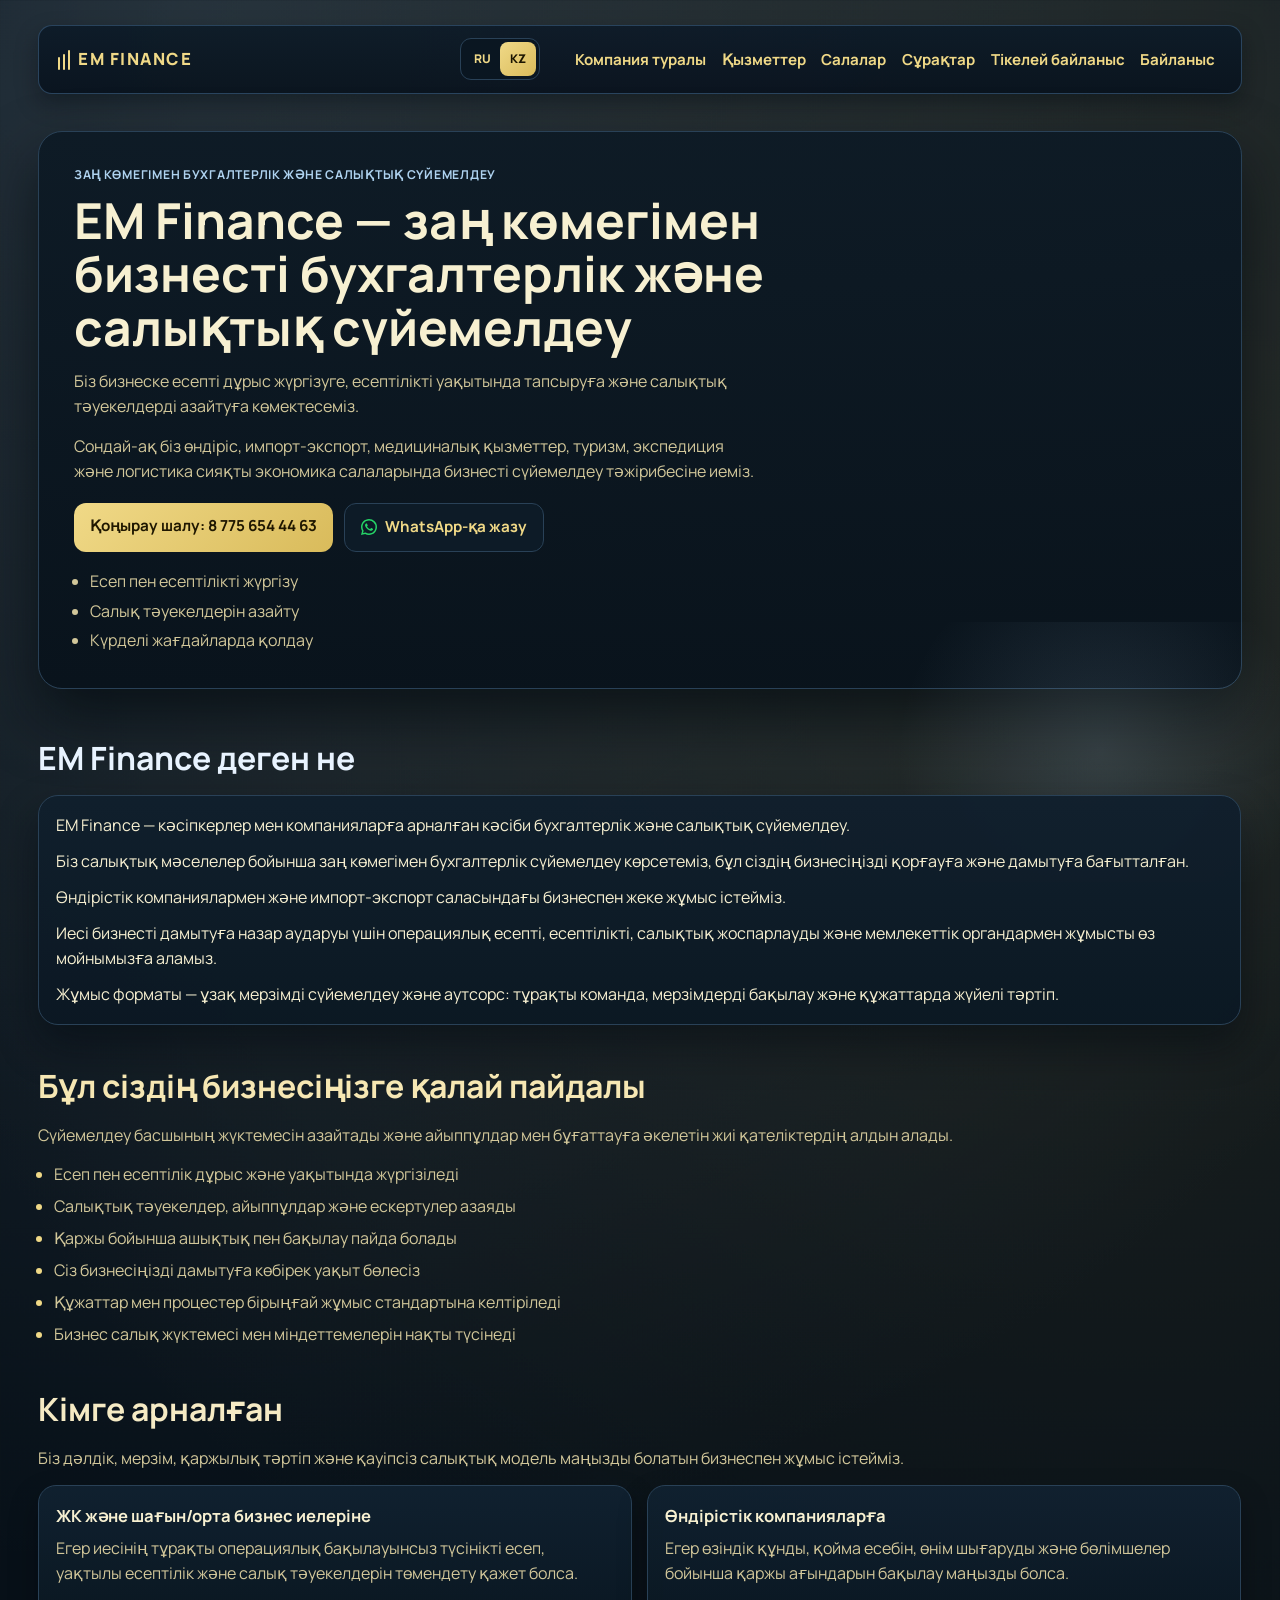
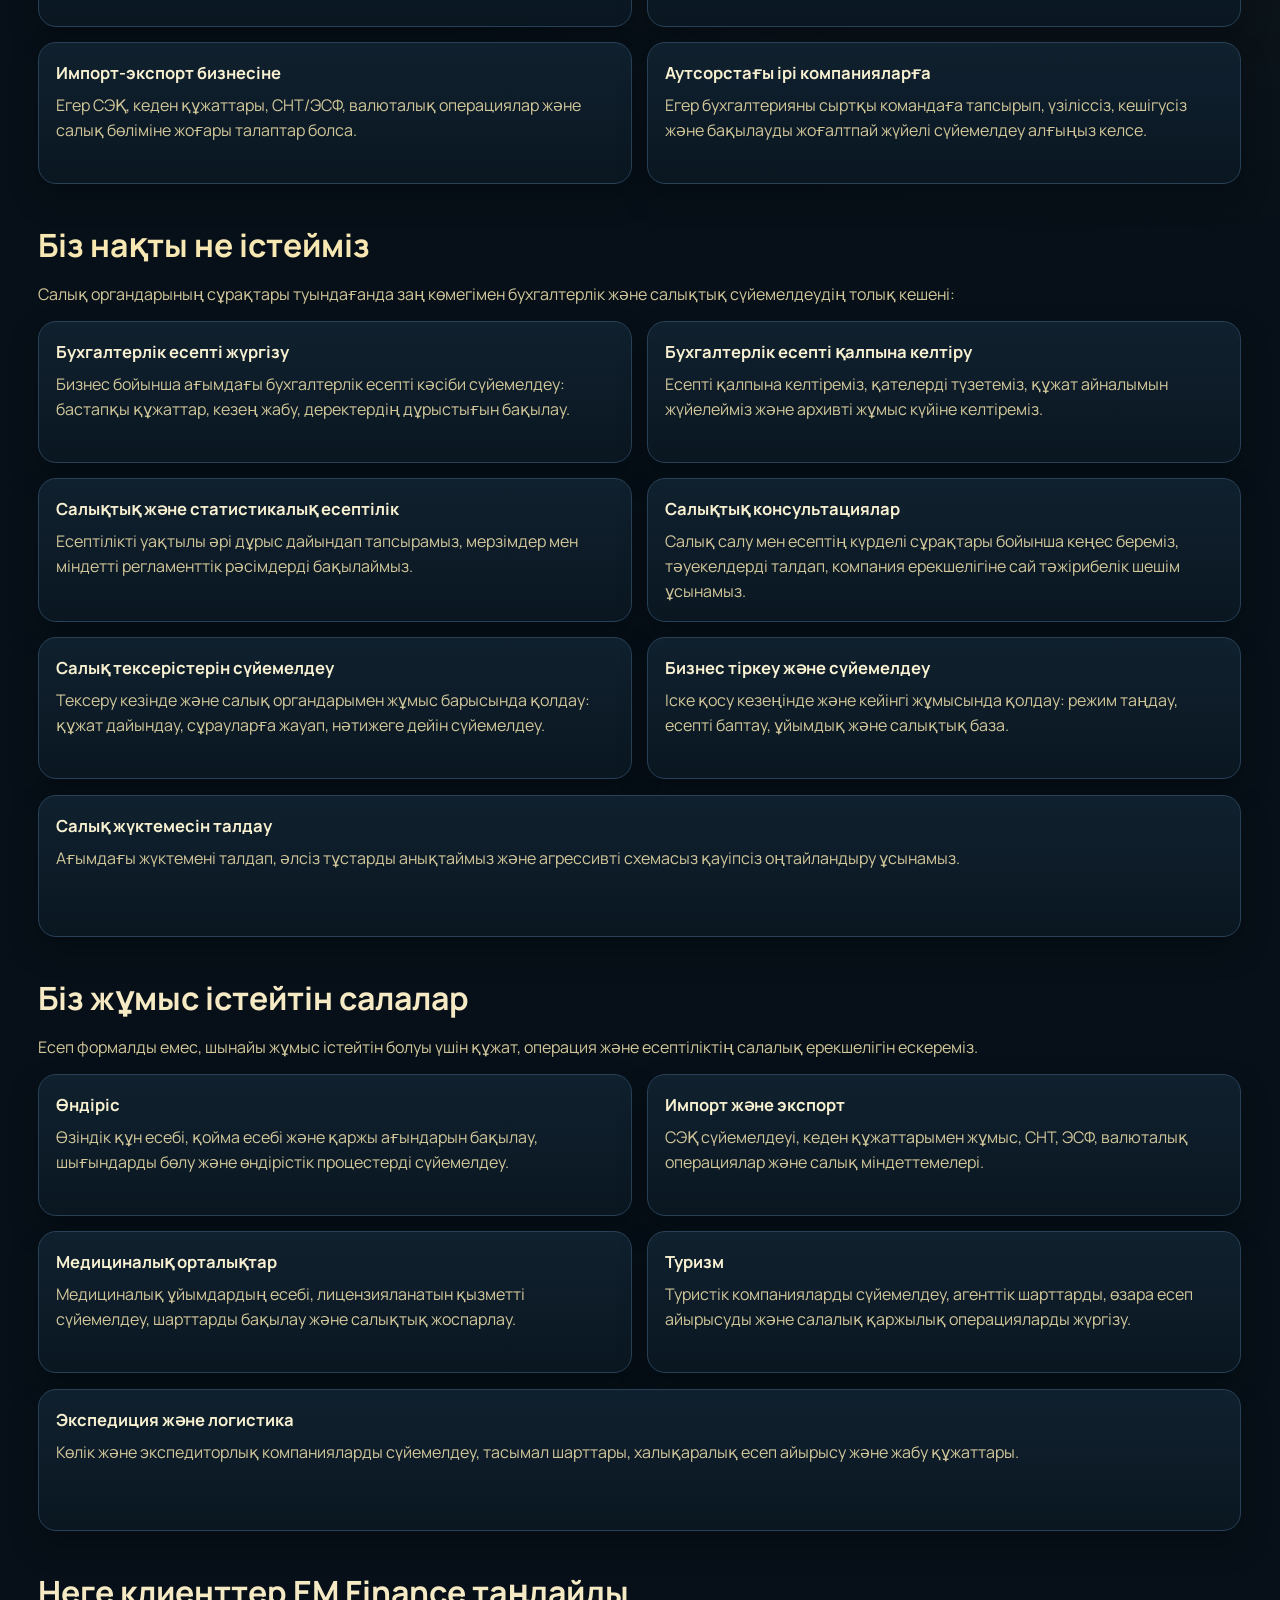
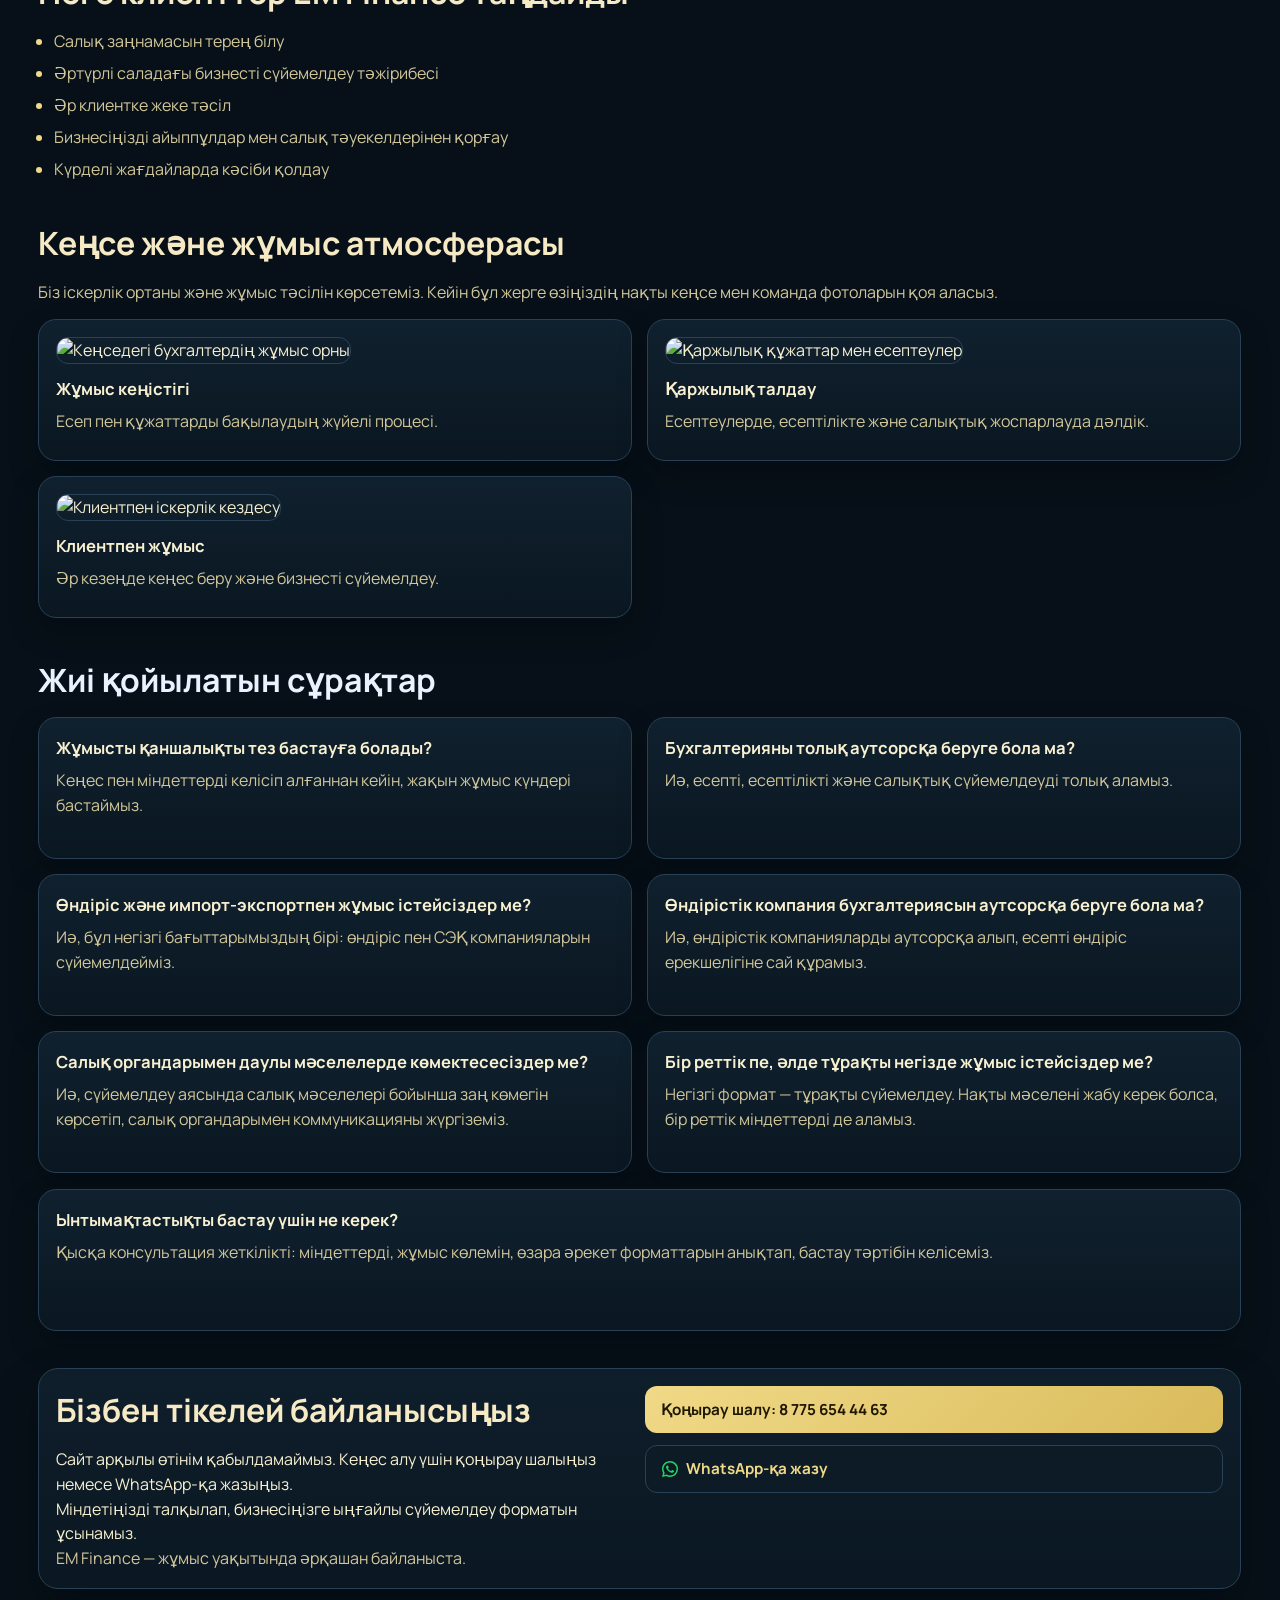
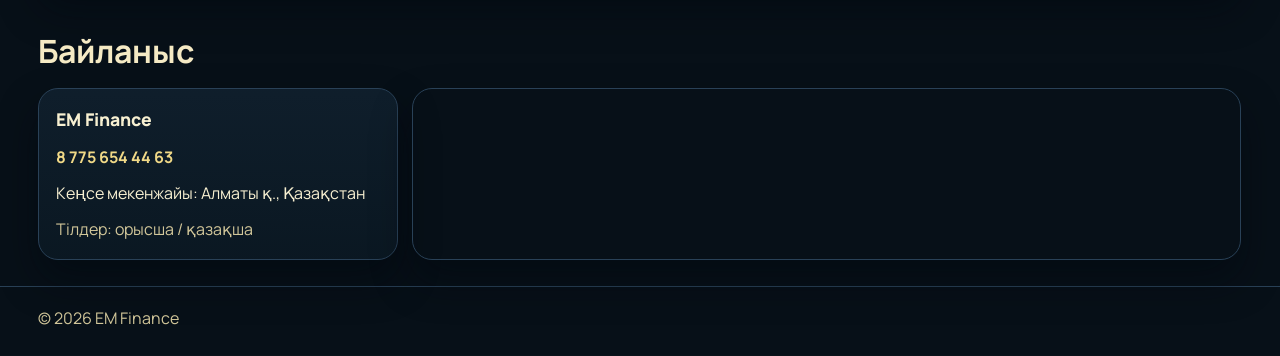
==== index-kz.html @ 8445a6f2 "Add files via upload" ====
<!doctype html>
<html lang="kk">
<head>
  <meta charset="UTF-8">
  <meta name="viewport" content="width=device-width, initial-scale=1.0">
  <title>EM Finance | Алматыда бизнесті бухгалтерлік және салықтық сүйемелдеу</title>
  <meta name="description" content="EM Finance: Алматыда бизнеске бухгалтерлік және салықтық сүйемелдеу. Өндіріс, импорт-экспорт, медицина, туризм және логистика.">
  <meta name="robots" content="index,follow,max-image-preview:large">
  <meta name="theme-color" content="#071018">
  <meta name="referrer" content="strict-origin-when-cross-origin">
  <link rel="canonical" href="https://bygalter-5e78c.web.app/index-kz.html">
  <link rel="alternate" hreflang="ru" href="https://bygalter-5e78c.web.app/">
  <link rel="alternate" hreflang="kk" href="https://bygalter-5e78c.web.app/index-kz.html">
  <link rel="alternate" hreflang="x-default" href="https://bygalter-5e78c.web.app/">
  <meta property="og:type" content="website">
  <meta property="og:site_name" content="EM Finance">
  <meta property="og:locale" content="kk_KZ">
  <meta property="og:title" content="EM Finance | Алматыда бизнесті бухгалтерлік және салықтық сүйемелдеу">
  <meta property="og:description" content="Кәсіби бухгалтерлік және салықтық сүйемелдеу. Қоңырау және WhatsApp арқылы тікелей байланыс.">
  <meta property="og:url" content="https://bygalter-5e78c.web.app/index-kz.html">
  <meta property="og:image" content="https://bygalter-5e78c.web.app/assets/images/og-cover.svg">
  <meta property="og:image:alt" content="EM Finance — бизнесті бухгалтерлік сүйемелдеу">
  <meta name="twitter:card" content="summary_large_image">
  <meta name="twitter:title" content="EM Finance | Алматыда бизнесті бухгалтерлік және салықтық сүйемелдеу">
  <meta name="twitter:description" content="Бизнесті бухгалтерлік және салықтық сүйемелдеу. Жедел байланыс: қоңырау және WhatsApp.">
  <meta name="twitter:image" content="https://bygalter-5e78c.web.app/assets/images/og-cover.svg">
  <link rel="icon" type="image/svg+xml" href="assets/icons/favicon.svg">
  <link rel="sitemap" type="application/xml" href="/sitemap.xml">
  <link rel="preconnect" href="https://fonts.googleapis.com">
  <link rel="preconnect" href="https://fonts.gstatic.com" crossorigin>
  <link href="https://fonts.googleapis.com/css2?family=Manrope:wght@400;500;700;800&display=swap" rel="stylesheet">
  <link rel="stylesheet" href="assets/css/styles.css">
  <script type="application/ld+json">
    {
      "@context": "https://schema.org",
      "@type": "ProfessionalService",
      "name": "EM Finance",
      "url": "https://bygalter-5e78c.web.app/index-kz.html",
      "logo": "https://bygalter-5e78c.web.app/assets/icons/favicon.svg",
      "image": "https://bygalter-5e78c.web.app/assets/images/og-cover.svg",
      "telephone": "+7 775 654 44 63",
      "priceRange": "сұраныс бойынша",
      "areaServed": "KZ",
      "address": {
        "@type": "PostalAddress",
        "addressLocality": "Алматы",
        "addressCountry": "KZ"
      },
      "availableLanguage": ["kk", "ru"],
      "sameAs": ["https://wa.me/77756544463"],
      "description": "Салықтық мәселелер бойынша заң көмегімен бизнесті бухгалтерлік және салықтық сүйемелдеу."
    }
  </script>
</head>
<body>
  <!-- #Шапка -->
  <header class="hero" id="top">
    <!-- #Навигация -->
    <nav class="nav container">
      <a class="logo" href="#top">
        <span class="logo-mark" aria-hidden="true"><i></i><i></i><i></i></span>
        <span>EM FINANCE</span>
      </a>
      <div class="nav-actions">
        <!-- #Язык -->
        <div class="lang-switch kz-active" aria-label="Тілді ауыстыру">
          <a class="lang-btn" data-lang="ru" href="index.html">RU</a>
          <a class="lang-btn active" data-lang="kz" href="index-kz.html" aria-current="page">KZ</a>
        </div>
        <button class="nav-toggle" aria-label="Мәзірді ашу" aria-controls="mainMenu">Мәзір</button>
      </div>
      <ul class="nav-links" id="mainMenu">
        <li><a href="#about">Компания туралы</a></li>
        <li><a href="#services">Қызметтер</a></li>
        <li><a href="#industries">Салалар</a></li>
        <li><a href="#faq">Сұрақтар</a></li>
        <li><a href="#contact-actions">Тікелей байланыс</a></li>
        <li><a href="#contacts">Байланыс</a></li>
      </ul>
    </nav>

    <!-- #Главный экран -->
    <div class="hero-content container">
      <p class="kicker">Заң көмегімен бухгалтерлік және салықтық сүйемелдеу</p>
      <h1>EM Finance — заң көмегімен бизнесті бухгалтерлік және салықтық сүйемелдеу</h1>
      <p class="lead">
        Біз бизнеске есепті дұрыс жүргізуге, есептілікті уақытында тапсыруға
        және салықтық тәуекелдерді азайтуға көмектесеміз.
      </p>
      <p class="lead">Сондай-ақ біз өндіріс, импорт-экспорт, медициналық қызметтер, туризм, экспедиция және логистика сияқты экономика салаларында бизнесті сүйемелдеу тәжірибесіне иеміз.</p>
      <div class="hero-actions">
        <a class="btn btn-primary" href="tel:+787756544463">Қоңырау шалу: 8 775 654 44 63</a>
        <a class="btn btn-secondary btn-whatsapp" href="https://wa.me/77756544463" target="_blank" rel="noopener noreferrer">
          <span class="btn-icon" aria-hidden="true">
            <svg viewBox="0 0 16 16" focusable="false" aria-hidden="true">
              <path d="M13.601 2.326A7.854 7.854 0 0 0 8 0C3.58 0 0 3.58 0 8c0 1.4.37 2.8 1.07 4.03L0 16l4.08-1.04A7.95 7.95 0 0 0 8 16h.003c4.42 0 7.997-3.58 7.997-8 0-2.136-.833-4.145-2.399-5.674zM8 14.5a6.5 6.5 0 0 1-3.31-.9l-.24-.143-2.42.617.646-2.36-.156-.243A6.47 6.47 0 0 1 1.5 8c0-3.59 2.91-6.5 6.5-6.5a6.46 6.46 0 0 1 4.6 1.9A6.45 6.45 0 0 1 14.5 8c0 3.59-2.91 6.5-6.5 6.5zm3.6-4.8c-.2-.1-1.17-.58-1.35-.64-.18-.06-.31-.1-.44.1-.13.2-.5.64-.61.77-.11.13-.23.15-.42.05-.2-.1-.83-.3-1.58-.96-.58-.52-.98-1.16-1.1-1.35-.11-.2-.01-.3.09-.4.09-.09.2-.23.3-.34.1-.11.13-.2.2-.33.07-.13.03-.25-.02-.35-.05-.1-.44-1.06-.6-1.45-.16-.39-.32-.34-.44-.34h-.37c-.13 0-.35.05-.53.25-.18.2-.68.66-.68 1.61 0 .95.7 1.87.8 2 .1.13 1.38 2.1 3.35 2.95.47.2.84.32 1.13.4.47.15.9.13 1.24.08.38-.06 1.17-.48 1.34-.94.17-.46.17-.86.12-.94-.05-.08-.18-.13-.38-.23z"></path>
            </svg>
          </span>
          WhatsApp-қа жазу
        </a>
      </div>
      <ul class="hero-points">
        <li>Есеп пен есептілікті жүргізу</li>
        <li>Салық тәуекелдерін азайту</li>
        <li>Күрделі жағдайларда қолдау</li>
      </ul>
    </div>
  </header>

  <main>
    <!-- #Что это -->
    <section class="section container" id="about">
      <h2>EM Finance деген не</h2>
      <div class="about-card">
        <p>EM Finance — кәсіпкерлер мен компанияларға арналған кәсіби бухгалтерлік және салықтық сүйемелдеу.</p>
        <p>Біз салықтық мәселелер бойынша заң көмегімен бухгалтерлік сүйемелдеу көрсетеміз, бұл сіздің бизнесіңізді қорғауға және дамытуға бағытталған.</p>
        <p>Өндірістік компаниялармен және импорт-экспорт саласындағы бизнеспен жеке жұмыс істейміз.</p>
        <p>Иесі бизнесті дамытуға назар аударуы үшін операциялық есепті, есептілікті, салықтық жоспарлауды және мемлекеттік органдармен жұмысты өз мойнымызға аламыз.</p>
        <p>Жұмыс форматы — ұзақ мерзімді сүйемелдеу және аутсорс: тұрақты команда, мерзімдерді бақылау және құжаттарда жүйелі тәртіп.</p>
      </div>
    </section>

    <!-- #Польза -->
    <section class="section container" id="benefits">
      <h2>Бұл сіздің бизнесіңізге қалай пайдалы</h2>
      <p class="section-subtitle">Сүйемелдеу басшының жүктемесін азайтады және айыппұлдар мен бұғаттауға әкелетін жиі қателіктердің алдын алады.</p>
      <ul class="checks">
        <li>Есеп пен есептілік дұрыс және уақытында жүргізіледі</li>
        <li>Салықтық тәуекелдер, айыппұлдар және ескертулер азаяды</li>
        <li>Қаржы бойынша ашықтық пен бақылау пайда болады</li>
        <li>Сіз бизнесіңізді дамытуға көбірек уақыт бөлесіз</li>
        <li>Құжаттар мен процестер бірыңғай жұмыс стандартына келтіріледі</li>
        <li>Бизнес салық жүктемесі мен міндеттемелерін нақты түсінеді</li>
      </ul>
    </section>

    <!-- #Кому подходит -->
    <section class="section container" id="for-whom">
      <h2>Кімге арналған</h2>
      <p class="section-subtitle">Біз дәлдік, мерзім, қаржылық тәртіп және қауіпсіз салықтық модель маңызды болатын бизнеспен жұмыс істейміз.</p>
      <div class="grid-cards">
        <article class="mini-card">
          <h3>ЖК және шағын/орта бизнес иелеріне</h3>
          <p>Егер иесінің тұрақты операциялық бақылауынсыз түсінікті есеп, уақтылы есептілік және салық тәуекелдерін төмендету қажет болса.</p>
        </article>
        <article class="mini-card">
          <h3>Өндірістік компанияларға</h3>
          <p>Егер өзіндік құнды, қойма есебін, өнім шығаруды және бөлімшелер бойынша қаржы ағындарын бақылау маңызды болса.</p>
        </article>
        <article class="mini-card">
          <h3>Импорт-экспорт бизнесіне</h3>
          <p>Егер СЭҚ, кеден құжаттары, СНТ/ЭСФ, валюталық операциялар және салық бөліміне жоғары талаптар болса.</p>
        </article>
        <article class="mini-card">
          <h3>Аутсорстағы ірі компанияларға</h3>
          <p>Егер бухгалтерияны сыртқы командаға тапсырып, үзіліссіз, кешігусіз және бақылауды жоғалтпай жүйелі сүйемелдеу алғыңыз келсе.</p>
        </article>
      </div>
    </section>

    <!-- #Услуги -->
    <section class="section container" id="services">
      <h2>Біз нақты не істейміз</h2>
      <p class="section-subtitle">Салық органдарының сұрақтары туындағанда заң көмегімен бухгалтерлік және салықтық сүйемелдеудің толық кешені:</p>
      <div class="grid-cards">
        <article class="mini-card"><h3>Бухгалтерлік есепті жүргізу</h3><p>Бизнес бойынша ағымдағы бухгалтерлік есепті кәсіби сүйемелдеу: бастапқы құжаттар, кезең жабу, деректердің дұрыстығын бақылау.</p></article>
        <article class="mini-card"><h3>Бухгалтерлік есепті қалпына келтіру</h3><p>Есепті қалпына келтіреміз, қателерді түзетеміз, құжат айналымын жүйелейміз және архивті жұмыс күйіне келтіреміз.</p></article>
        <article class="mini-card"><h3>Салықтық және статистикалық есептілік</h3><p>Есептілікті уақтылы әрі дұрыс дайындап тапсырамыз, мерзімдер мен міндетті регламенттік рәсімдерді бақылаймыз.</p></article>
        <article class="mini-card"><h3>Салықтық консультациялар</h3><p>Салық салу мен есептің күрделі сұрақтары бойынша кеңес береміз, тәуекелдерді талдап, компания ерекшелігіне сай тәжірибелік шешім ұсынамыз.</p></article>
        <article class="mini-card"><h3>Салық тексерістерін сүйемелдеу</h3><p>Тексеру кезінде және салық органдарымен жұмыс барысында қолдау: құжат дайындау, сұрауларға жауап, нәтижеге дейін сүйемелдеу.</p></article>
        <article class="mini-card"><h3>Бизнес тіркеу және сүйемелдеу</h3><p>Іске қосу кезеңінде және кейінгі жұмысында қолдау: режим таңдау, есепті баптау, ұйымдық және салықтық база.</p></article>
        <article class="mini-card"><h3>Салық жүктемесін талдау</h3><p>Ағымдағы жүктемені талдап, әлсіз тұстарды анықтаймыз және агрессивті схемасыз қауіпсіз оңтайландыру ұсынамыз.</p></article>
      </div>
    </section>

    <!-- #Отрасли -->
    <section class="section container" id="industries">
      <h2>Біз жұмыс істейтін салалар</h2>
      <p class="section-subtitle">Есеп формалды емес, шынайы жұмыс істейтін болуы үшін құжат, операция және есептіліктің салалық ерекшелігін ескереміз.</p>
      <div class="grid-cards">
        <article class="mini-card"><h3>Өндіріс</h3><p>Өзіндік құн есебі, қойма есебі және қаржы ағындарын бақылау, шығындарды бөлу және өндірістік процестерді сүйемелдеу.</p></article>
        <article class="mini-card"><h3>Импорт және экспорт</h3><p>СЭҚ сүйемелдеуі, кеден құжаттарымен жұмыс, СНТ, ЭСФ, валюталық операциялар және салық міндеттемелері.</p></article>
        <article class="mini-card"><h3>Медициналық орталықтар</h3><p>Медициналық ұйымдардың есебі, лицензияланатын қызметті сүйемелдеу, шарттарды бақылау және салықтық жоспарлау.</p></article>
        <article class="mini-card"><h3>Туризм</h3><p>Туристік компанияларды сүйемелдеу, агенттік шарттарды, өзара есеп айырысуды және салалық қаржылық операцияларды жүргізу.</p></article>
        <article class="mini-card"><h3>Экспедиция және логистика</h3><p>Көлік және экспедиторлық компанияларды сүйемелдеу, тасымал шарттары, халықаралық есеп айырысу және жабу құжаттары.</p></article>
      </div>
    </section>

    <!-- #Почему мы -->
    <section class="section container" id="why-us">
      <h2>Неге клиенттер EM Finance таңдайды</h2>
      <ul class="checks">
        <li>Салық заңнамасын терең білу</li>
        <li>Әртүрлі саладағы бизнесті сүйемелдеу тәжірибесі</li>
        <li>Әр клиентке жеке тәсіл</li>
        <li>Бизнесіңізді айыппұлдар мен салық тәуекелдерінен қорғау</li>
        <li>Күрделі жағдайларда кәсіби қолдау</li>
      </ul>
    </section>

    <!-- #Фото -->
    <section class="section container" id="photos">
      <h2>Кеңсе және жұмыс атмосферасы</h2>
      <p class="section-subtitle">Біз іскерлік ортаны және жұмыс тәсілін көрсетеміз. Кейін бұл жерге өзіңіздің нақты кеңсе мен команда фотоларын қоя аласыз.</p>
      <div class="grid-cards photo-grid">
        <article class="mini-card photo-card">
          <img src="https://images.unsplash.com/photo-1554224155-8d04cb21cd6c?auto=format&fit=crop&w=1200&q=80" alt="Кеңседегі бухгалтердің жұмыс орны" loading="lazy">
          <h3>Жұмыс кеңістігі</h3>
          <p>Есеп пен құжаттарды бақылаудың жүйелі процесі.</p>
        </article>
        <article class="mini-card photo-card">
          <img src="https://images.unsplash.com/photo-1554224154-22dec7ec8818?auto=format&fit=crop&w=1200&q=80" alt="Қаржылық құжаттар мен есептеулер" loading="lazy">
          <h3>Қаржылық талдау</h3>
          <p>Есептеулерде, есептілікте және салықтық жоспарлауда дәлдік.</p>
        </article>
        <article class="mini-card photo-card">
          <img src="https://images.unsplash.com/photo-1520607162513-77705c0f0d4a?auto=format&fit=crop&w=1200&q=80" alt="Клиентпен іскерлік кездесу" loading="lazy">
          <h3>Клиентпен жұмыс</h3>
          <p>Әр кезеңде кеңес беру және бизнесті сүйемелдеу.</p>
        </article>
      </div>
    </section>

    <!-- #FAQ -->
    <section class="section container" id="faq">
      <h2>Жиі қойылатын сұрақтар</h2>
      <div class="grid-cards">
        <article class="mini-card">
          <h3>Жұмысты қаншалықты тез бастауға болады?</h3>
          <p>Кеңес пен міндеттерді келісіп алғаннан кейін, жақын жұмыс күндері бастаймыз.</p>
        </article>
        <article class="mini-card">
          <h3>Бухгалтерияны толық аутсорсқа беруге бола ма?</h3>
          <p>Иә, есепті, есептілікті және салықтық сүйемелдеуді толық аламыз.</p>
        </article>
        <article class="mini-card">
          <h3>Өндіріс және импорт-экспортпен жұмыс істейсіздер ме?</h3>
          <p>Иә, бұл негізгі бағыттарымыздың бірі: өндіріс пен СЭҚ компанияларын сүйемелдейміз.</p>
        </article>
        <article class="mini-card">
          <h3>Өндірістік компания бухгалтериясын аутсорсқа беруге бола ма?</h3>
          <p>Иә, өндірістік компанияларды аутсорсқа алып, есепті өндіріс ерекшелігіне сай құрамыз.</p>
        </article>
        <article class="mini-card">
          <h3>Салық органдарымен даулы мәселелерде көмектесесіздер ме?</h3>
          <p>Иә, сүйемелдеу аясында салық мәселелері бойынша заң көмегін көрсетіп, салық органдарымен коммуникацияны жүргіземіз.</p>
        </article>
        <article class="mini-card">
          <h3>Бір реттік пе, әлде тұрақты негізде жұмыс істейсіздер ме?</h3>
          <p>Негізгі формат — тұрақты сүйемелдеу. Нақты мәселені жабу керек болса, бір реттік міндеттерді де аламыз.</p>
        </article>
        <article class="mini-card">
          <h3>Ынтымақтастықты бастау үшін не керек?</h3>
          <p>Қысқа консультация жеткілікті: міндеттерді, жұмыс көлемін, өзара әрекет форматтарын анықтап, бастау тәртібін келісеміз.</p>
        </article>
      </div>
    </section>

    <!-- #Тікелей байланыс -->
    <section class="section container" id="contact-actions">
      <div class="lead-panel">
        <div>
          <h2>Бізбен тікелей байланысыңыз</h2>
          <p>Сайт арқылы өтінім қабылдамаймыз. Кеңес алу үшін қоңырау шалыңыз немесе WhatsApp-қа жазыңыз.</p>
          <p>Міндетіңізді талқылап, бизнесіңізге ыңғайлы сүйемелдеу форматын ұсынамыз.</p>
          <p class="muted">EM Finance — жұмыс уақытында әрқашан байланыста.</p>
        </div>
        <div class="contact-form quick-actions">
          <a class="btn btn-primary" href="tel:+787756544463">Қоңырау шалу: 8 775 654 44 63</a>
          <a class="btn btn-secondary btn-whatsapp" href="https://wa.me/77756544463" target="_blank" rel="noopener noreferrer">
            <span class="btn-icon" aria-hidden="true">
              <svg viewBox="0 0 16 16" focusable="false" aria-hidden="true">
                <path d="M13.601 2.326A7.854 7.854 0 0 0 8 0C3.58 0 0 3.58 0 8c0 1.4.37 2.8 1.07 4.03L0 16l4.08-1.04A7.95 7.95 0 0 0 8 16h.003c4.42 0 7.997-3.58 7.997-8 0-2.136-.833-4.145-2.399-5.674zM8 14.5a6.5 6.5 0 0 1-3.31-.9l-.24-.143-2.42.617.646-2.36-.156-.243A6.47 6.47 0 0 1 1.5 8c0-3.59 2.91-6.5 6.5-6.5a6.46 6.46 0 0 1 4.6 1.9A6.45 6.45 0 0 1 14.5 8c0 3.59-2.91 6.5-6.5 6.5zm3.6-4.8c-.2-.1-1.17-.58-1.35-.64-.18-.06-.31-.1-.44.1-.13.2-.5.64-.61.77-.11.13-.23.15-.42.05-.2-.1-.83-.3-1.58-.96-.58-.52-.98-1.16-1.1-1.35-.11-.2-.01-.3.09-.4.09-.09.2-.23.3-.34.1-.11.13-.2.2-.33.07-.13.03-.25-.02-.35-.05-.1-.44-1.06-.6-1.45-.16-.39-.32-.34-.44-.34h-.37c-.13 0-.35.05-.53.25-.18.2-.68.66-.68 1.61 0 .95.7 1.87.8 2 .1.13 1.38 2.1 3.35 2.95.47.2.84.32 1.13.4.47.15.9.13 1.24.08.38-.06 1.17-.48 1.34-.94.17-.46.17-.86.12-.94-.05-.08-.18-.13-.38-.23z"></path>
              </svg>
            </span>
            WhatsApp-қа жазу
          </a>
        </div>
      </div>
    </section>

    <!-- #Контакты -->
    <section class="section container" id="contacts">
      <h2>Байланыс</h2>
      <div class="contacts-grid">
        <div class="contact-card">
          <p class="contact-name">EM Finance</p>
          <a class="contact-link" href="tel:+787756544463">8 775 654 44 63</a>
          <p>Кеңсе мекенжайы: Алматы қ., Қазақстан</p>
          <p class="muted">Тілдер: орысша / қазақша</p>
        </div>
        <iframe
          class="map"
          title="Кеңсе картасы"
          loading="lazy"
          referrerpolicy="no-referrer-when-downgrade"
          src="https://maps.google.com/maps?q=Алматы&t=&z=13&ie=UTF8&iwloc=&output=embed">
        </iframe>
      </div>
    </section>
  </main>

  <!-- #Подвал -->
  <footer class="footer">
    <div class="container footer-inner">
      <p>© 2026 EM Finance</p>
    </div>
  </footer>

  <!-- #Кнопка наверх -->
  <button class="back-to-top" id="backToTop" type="button" aria-label="Жоғары" title="Жоғары">
    <span class="back-to-top-icon" aria-hidden="true"></span>
    <span class="back-to-top-text">Жоғары</span>
  </button>

  <script src="assets/js/script.js"></script>
</body>
</html>
---- assets/css/styles.css ----
/* #Тема */
:root {
  --bg: #071018;
  --bg-soft: #0d1b27;
  --card: #0d1a25;
  --line: #294157;
  --text: #f7f0d1;
  --muted: #d2c79a;
  --accent: #f0d987;
  --accent-2: #d9bb5b;
  --ice: #aed2ef;
}

/* #База */
* {
  box-sizing: border-box;
}

html,
body {
  margin: 0;
  padding: 0;
}

html {
  scroll-behavior: smooth;
}

body {
  font-family: "Manrope", sans-serif;
  color: var(--text);
  background:
    radial-gradient(circle at 15% 0%, rgba(174, 210, 239, 0.16), transparent 30%),
    radial-gradient(circle at 90% 10%, rgba(217, 187, 91, 0.12), transparent 28%),
    var(--bg);
  line-height: 1.55;
}

body.menu-open {
  overflow: hidden;
}

.page-transition-layer {
  position: fixed;
  inset: 0;
  pointer-events: none;
  opacity: 0;
  z-index: 9999;
  background:
    radial-gradient(circle at 15% 0%, rgba(174, 210, 239, 0.16), transparent 30%),
    radial-gradient(circle at 90% 10%, rgba(217, 187, 91, 0.12), transparent 28%),
    var(--bg);
  transition: opacity 0.28s ease;
}

body.lang-switching .page-transition-layer,
body.lang-enter .page-transition-layer {
  opacity: 1;
}

body.lang-enter.lang-enter-ready .page-transition-layer {
  opacity: 0;
}

.container {
  width: min(1240px, 94vw);
  margin: 0 auto;
}

.section {
  padding: 2.6rem 0;
}

main .section {
  padding: 0.35rem 0;
  margin-top: 1.2rem;
  position: relative;
}

main .section:first-child {
  margin-top: 0;
}

.section-subtitle,
.muted {
  color: var(--muted);
}

.section-subtitle {
  margin-bottom: 0.9rem;
}

h1,
h2,
h3,
p {
  margin: 0;
}

h2 {
  font-size: clamp(1.45rem, 4vw, 2rem);
  margin-bottom: 1rem;
}

main .section h2 {
  margin-bottom: 0.7rem;
  color: #f5eac4;
}

#about h2,
#faq h2 {
  color: #e8f3ff;
}

#benefits h2,
#services h2 {
  color: #f6e7b3;
}

/* #Шапка */
.hero {
  padding: 1rem 0 2.4rem;
}

.nav {
  display: flex;
  align-items: center;
  justify-content: space-between;
  gap: 0.8rem;
  position: relative;
  margin-top: 0.55rem;
  padding: 0.72rem 0.95rem;
  border: 1px solid rgba(53, 83, 114, 0.75);
  border-radius: 14px;
  background: linear-gradient(180deg, rgba(13, 27, 40, 0.92), rgba(9, 19, 30, 0.92));
  box-shadow: 0 10px 22px rgba(1, 7, 13, 0.36);
}

.nav-actions {
  display: inline-flex;
  align-items: center;
  gap: 0.55rem;
}

.lang-switch {
  position: relative;
  display: inline-flex;
  align-items: center;
  gap: 0;
  padding: 3px;
  border: 1px solid var(--line);
  border-radius: 11px;
  background: #0a1621;
  isolation: isolate;
}

.lang-switch::before {
  content: "";
  position: absolute;
  top: 3px;
  bottom: 3px;
  left: 3px;
  width: calc(50% - 3px);
  border-radius: 8px;
  background: linear-gradient(135deg, var(--accent), var(--accent-2));
  transition: transform 0.22s ease;
  z-index: 0;
}

.lang-switch.kz-active::before {
  transform: translateX(100%);
}

.lang-btn {
  width: 36px;
  height: 34px;
  display: inline-flex;
  align-items: center;
  justify-content: center;
  border: 0;
  border-radius: 8px;
  text-decoration: none;
  font-weight: 800;
  font-size: 0.75rem;
  color: var(--accent);
  background: transparent;
  transition: color 0.2s ease;
  position: relative;
  z-index: 1;
}

.lang-btn:hover {
  color: #fff4ce;
}

.lang-btn.active {
  color: #1b1500;
}

.logo {
  color: var(--accent);
  text-decoration: none;
  font-size: 1.05rem;
  letter-spacing: 0.09em;
  font-weight: 800;
  display: inline-flex;
  align-items: center;
  gap: 0.5rem;
}

.logo-mark {
  display: inline-flex;
  align-items: flex-end;
  gap: 0.15rem;
  height: 1.3rem;
}

.logo-mark i {
  display: block;
  width: 0.16rem;
  background: var(--accent);
  border-radius: 2px;
}

.logo-mark i:nth-child(1) { height: 0.8rem; }
.logo-mark i:nth-child(2) { height: 1rem; }
.logo-mark i:nth-child(3) { height: 1.2rem; }

.nav-toggle {
  display: inline-block;
  border: 1px solid var(--line);
  background: var(--bg-soft);
  color: var(--accent);
  border-radius: 10px;
  padding: 0.45rem 0.75rem;
}

.nav-links {
  list-style: none;
  display: none;
  margin: 0;
  padding: 0.5rem;
  position: absolute;
  right: 0;
  top: 58px;
  width: min(240px, 90vw);
  max-height: min(70vh, 420px);
  overflow-y: auto;
  border: 1px solid var(--line);
  border-radius: 12px;
  background: linear-gradient(180deg, #0e1b27, #0a1621);
  flex-direction: column;
  gap: 0.25rem;
  box-shadow: 0 18px 40px rgba(1, 6, 10, 0.6);
  z-index: 120;
}

.nav-links.open {
  display: flex;
}

.nav-links li {
  margin: 0;
}

.nav-links a {
  display: block;
  padding: 0.58rem 0.62rem;
  border-radius: 9px;
  text-decoration: none;
  color: var(--accent);
  font-weight: 700;
  font-size: 0.92rem;
}

.nav-links a:hover {
  background: rgba(20, 39, 56, 0.82);
}

/* #Hero */
.hero-content {
  margin-top: 2.3rem;
  border: 1px solid var(--line);
  border-radius: 24px;
  background: linear-gradient(180deg, rgba(13, 26, 37, 0.95), rgba(8, 18, 27, 0.95));
  box-shadow: 0 28px 60px rgba(1, 7, 13, 0.65);
  padding: clamp(1.15rem, 4vw, 2.15rem);
  min-height: clamp(350px, 44vw, 460px);
  position: relative;
}

.hero-content::before {
  content: "";
  position: absolute;
  inset: auto -10% -35% auto;
  width: min(55vw, 520px);
  height: 260px;
  background: radial-gradient(circle, rgba(174, 210, 239, 0.14), transparent 70%);
  pointer-events: none;
}

.kicker {
  color: var(--ice);
  text-transform: uppercase;
  letter-spacing: 0.06em;
  font-size: 0.76rem;
  font-weight: 700;
}

h1 {
  margin-top: 0.55rem;
  font-size: clamp(1.9rem, 8vw, 3.1rem);
  line-height: 1.08;
  max-width: 760px;
}

.lead {
  margin-top: 0.95rem;
  color: var(--muted);
  max-width: 680px;
}


.hero-actions {
  margin-top: 1.2rem;
  display: flex;
  flex-wrap: wrap;
  gap: 0.7rem;
}

.btn {
  border: 0;
  border-radius: 12px;
  padding: 0.72rem 1rem;
  font-size: 0.95rem;
  font-weight: 700;
  text-decoration: none;
  cursor: pointer;
}

.btn-whatsapp {
  display: inline-flex;
  align-items: center;
  gap: 0.48rem;
}

.btn-whatsapp .btn-icon {
  width: 1rem;
  height: 1rem;
  display: inline-flex;
  flex: 0 0 auto;
  color: #25d366;
}

.btn-whatsapp .btn-icon svg {
  width: 100%;
  height: 100%;
  fill: currentColor;
}

.contact-form .btn {
  width: 100%;
}

.btn-primary {
  background: linear-gradient(135deg, var(--accent), var(--accent-2));
  color: #1f1700;
}

.btn-secondary {
  color: var(--accent);
  background: var(--bg-soft);
  border: 1px solid var(--line);
}

.hero-points {
  margin: 1.1rem 0 0;
  padding-left: 1rem;
  color: var(--muted);
  display: grid;
  gap: 0.3rem;
}

/* #Блоки */
.grid-cards {
  display: grid;
  gap: 0.95rem;
}

.mini-card {
  border: 1px solid var(--line);
  background: linear-gradient(180deg, rgba(17, 34, 49, 0.92), rgba(11, 24, 35, 0.92));
  border-radius: 18px;
  padding: 1.08rem;
  min-height: 128px;
  box-shadow: 0 14px 28px rgba(1, 7, 13, 0.34);
}

.mini-card h3 {
  margin-bottom: 0.45rem;
  font-size: 1.04rem;
}

.mini-card p {
  color: var(--muted);
}

.photo-card img {
  width: 100%;
  height: 185px;
  object-fit: cover;
  border: 1px solid var(--line);
  border-radius: 12px;
  margin-bottom: 0.75rem;
}

.checks {
  margin: 0;
  padding-left: 1rem;
  display: grid;
  gap: 0.45rem;
  color: var(--muted);
}

.checks li::marker {
  color: var(--accent);
}

.about-card,
.lead-panel,
.contact-card {
  border: 1px solid var(--line);
  background: linear-gradient(180deg, rgba(16, 31, 45, 0.94), rgba(11, 24, 35, 0.94));
  border-radius: 20px;
  padding: 1.08rem;
  box-shadow: 0 20px 40px rgba(1, 7, 13, 0.45);
}

.about-card,
.lead-panel,
.contact-card {
  display: grid;
  gap: 0.7rem;
}

.contact-form {
  display: grid;
  gap: 0.75rem;
}

label {
  display: grid;
  gap: 0.35rem;
  font-weight: 600;
}

input,
textarea {
  border: 1px solid var(--line);
  background: #0a141d;
  color: var(--accent);
  border-radius: 10px;
  padding: 0.65rem 0.72rem;
  font: inherit;
}

.form-status {
  color: var(--accent);
  font-weight: 700;
  margin: 0;
}

.contacts-grid {
  display: grid;
  gap: 0.9rem;
}

.contact-name {
  font-size: 1.1rem;
  font-weight: 800;
}

.contact-link {
  color: var(--accent);
  text-decoration: none;
  font-weight: 700;
}

.map {
  width: 100%;
  min-height: 280px;
  border: 1px solid var(--line);
  border-radius: 20px;
  box-shadow: 0 20px 40px rgba(1, 7, 13, 0.45);
}

/* #Мягкие анимации */
.reveal-item {
  opacity: 0;
  transform: translateY(16px);
  transition: opacity 0.55s ease, transform 0.55s ease;
  will-change: opacity, transform;
}

.reveal-item.in-view {
  opacity: 1;
  transform: translateY(0);
}

/* #Подвал */
.footer {
  border-top: 1px solid var(--line);
  margin-top: 1.2rem;
  padding: 1.2rem 0 1.6rem;
}

.footer-inner {
  color: var(--muted);
}

/* #Стрелка вверх */
.back-to-top {
  position: fixed;
  right: 1.1rem;
  bottom: 1.1rem;
  width: 52px;
  height: 52px;
  border: 1px solid #556e83;
  border-radius: 14px;
  background: linear-gradient(145deg, #0f1b26, #0b151f);
  cursor: pointer;
  box-shadow: 0 12px 26px rgba(1, 7, 13, 0.52);
  opacity: 0;
  transform: translateY(14px);
  pointer-events: none;
  transition: opacity 0.2s ease, transform 0.2s ease, border-color 0.2s ease, background 0.2s ease;
  z-index: 80;
  display: grid;
  place-items: center;
}

.back-to-top.show {
  opacity: 1;
  transform: translateY(0);
  pointer-events: auto;
}

.back-to-top:hover {
  border-color: #f0d987;
  background: linear-gradient(145deg, #142433, #0d1a25);
}

.back-to-top-icon {
  width: 12px;
  height: 12px;
  border-top: 2px solid var(--accent);
  border-left: 2px solid var(--accent);
  transform: rotate(45deg) translate(2px, 2px);
}

.back-to-top-text {
  display: none;
}

/* #Desktop */
@media (min-width: 900px) {
  .nav-toggle {
    display: none;
  }

  .nav {
    display: grid;
    grid-template-columns: 1fr auto 1fr;
    align-items: center;
    column-gap: 1rem;
    position: relative;
  }

  .nav-links {
    display: flex;
    position: static;
    width: auto;
    max-height: none;
    overflow: visible;
    border: 0;
    background: transparent;
    flex-direction: row;
    padding: 0;
    box-shadow: none;
    z-index: auto;
    gap: 0.14rem;
    justify-self: start;
    margin-left: 0.75rem;
    white-space: nowrap;
  }

  .grid-cards {
    grid-template-columns: repeat(2, minmax(0, 1fr));
  }

  .grid-cards .mini-card:last-child:nth-child(odd) {
    grid-column: 1 / -1;
  }

  main .section {
    padding: 0.45rem 0;
    margin-top: 1.45rem;
  }

  .lead-panel {
    grid-template-columns: 1fr 1fr;
    align-items: start;
  }

  .contacts-grid {
    grid-template-columns: 360px 1fr;
    align-items: stretch;
  }

  .map {
    min-height: 100%;
  }

  .nav {
    padding: 0.78rem 1.15rem;
  }

  .nav-actions {
    justify-self: center;
    position: static;
    transform: none;
    z-index: 1;
  }

  .nav-links a {
    padding: 0.34rem 0.42rem;
    font-size: clamp(0.84rem, 1.18vw, 0.95rem);
    font-weight: 700;
  }

  .nav-links a:hover {
    background: rgba(16, 33, 47, 0.72);
  }

  .photo-grid .mini-card:last-child:nth-child(odd) {
    grid-column: auto;
  }
}

@media (min-width: 1200px) {
  .hero-content {
    min-height: 480px;
  }

  .mini-card {
    min-height: 142px;
  }
}

@media (prefers-reduced-motion: reduce) {
  html {
    scroll-behavior: auto;
  }

  .reveal-item,
  .reveal-item.in-view {
    opacity: 1;
    transform: none;
    transition: none;
  }
}
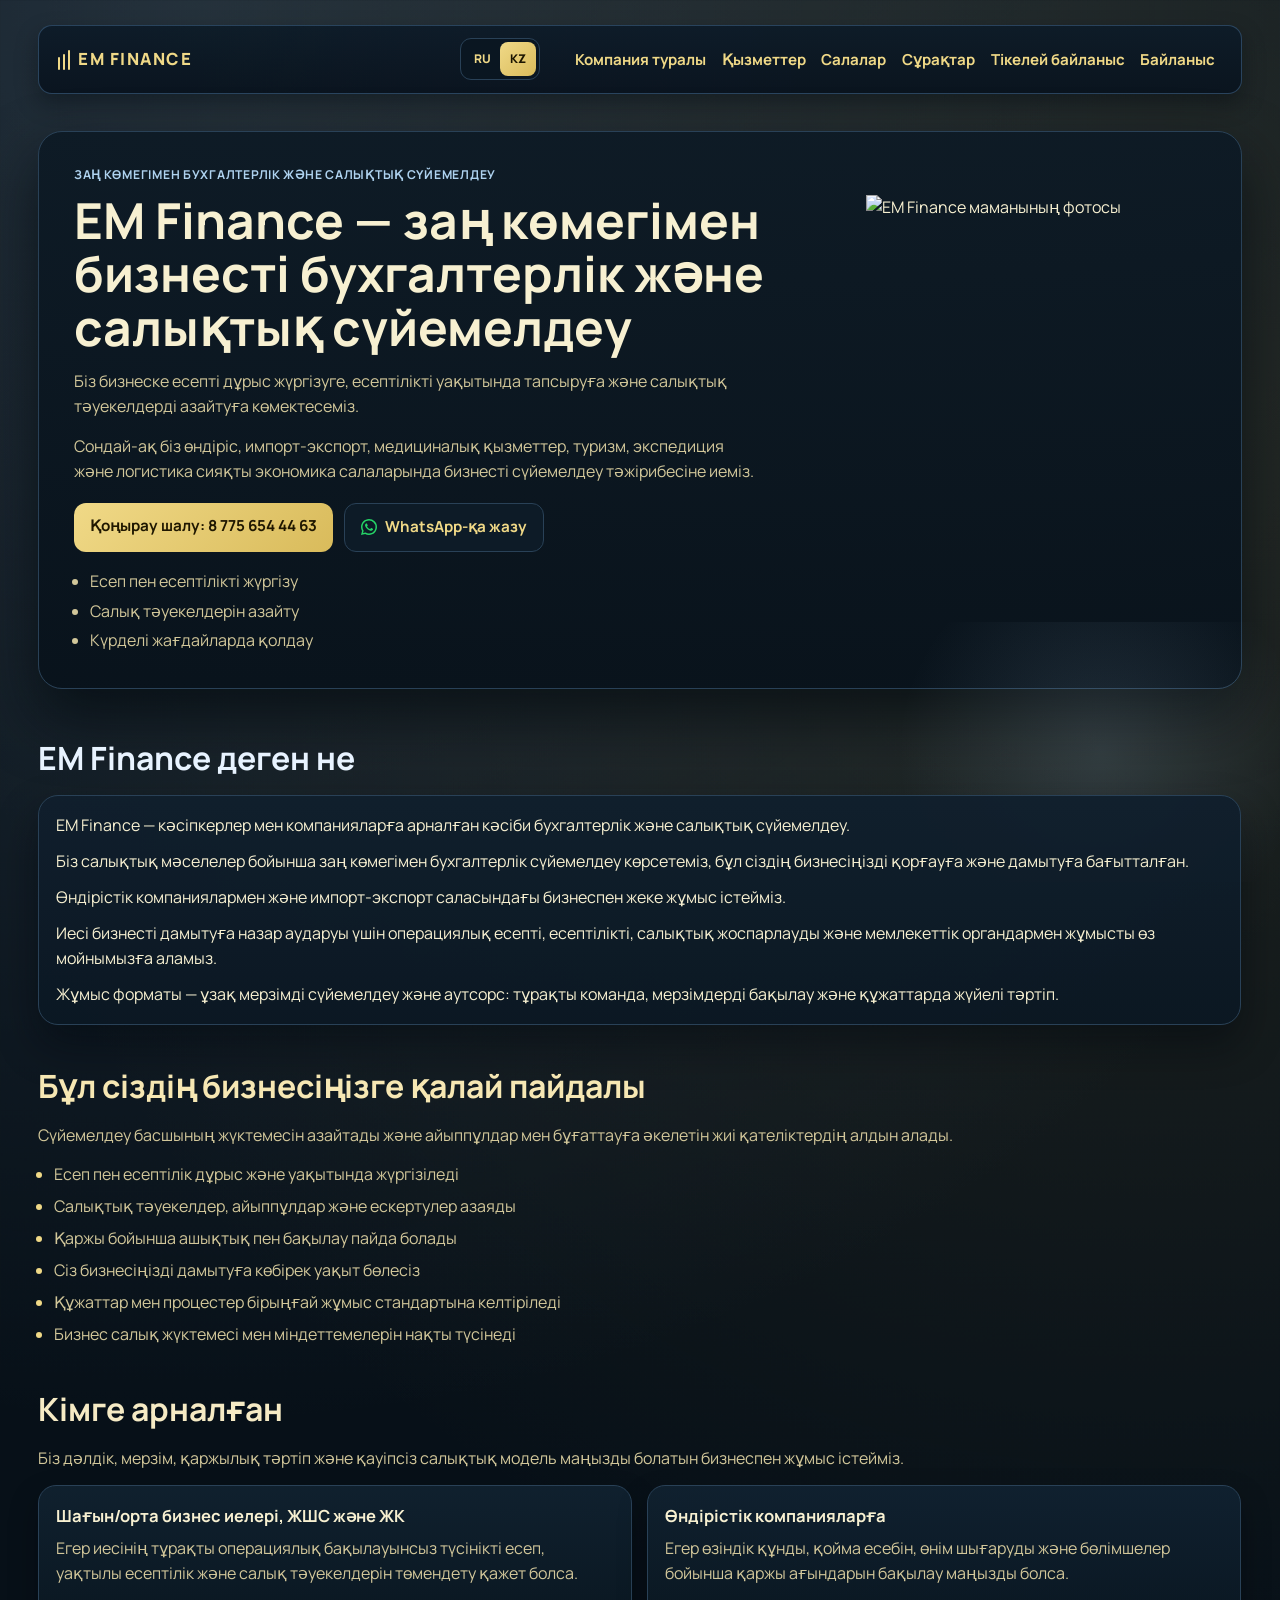
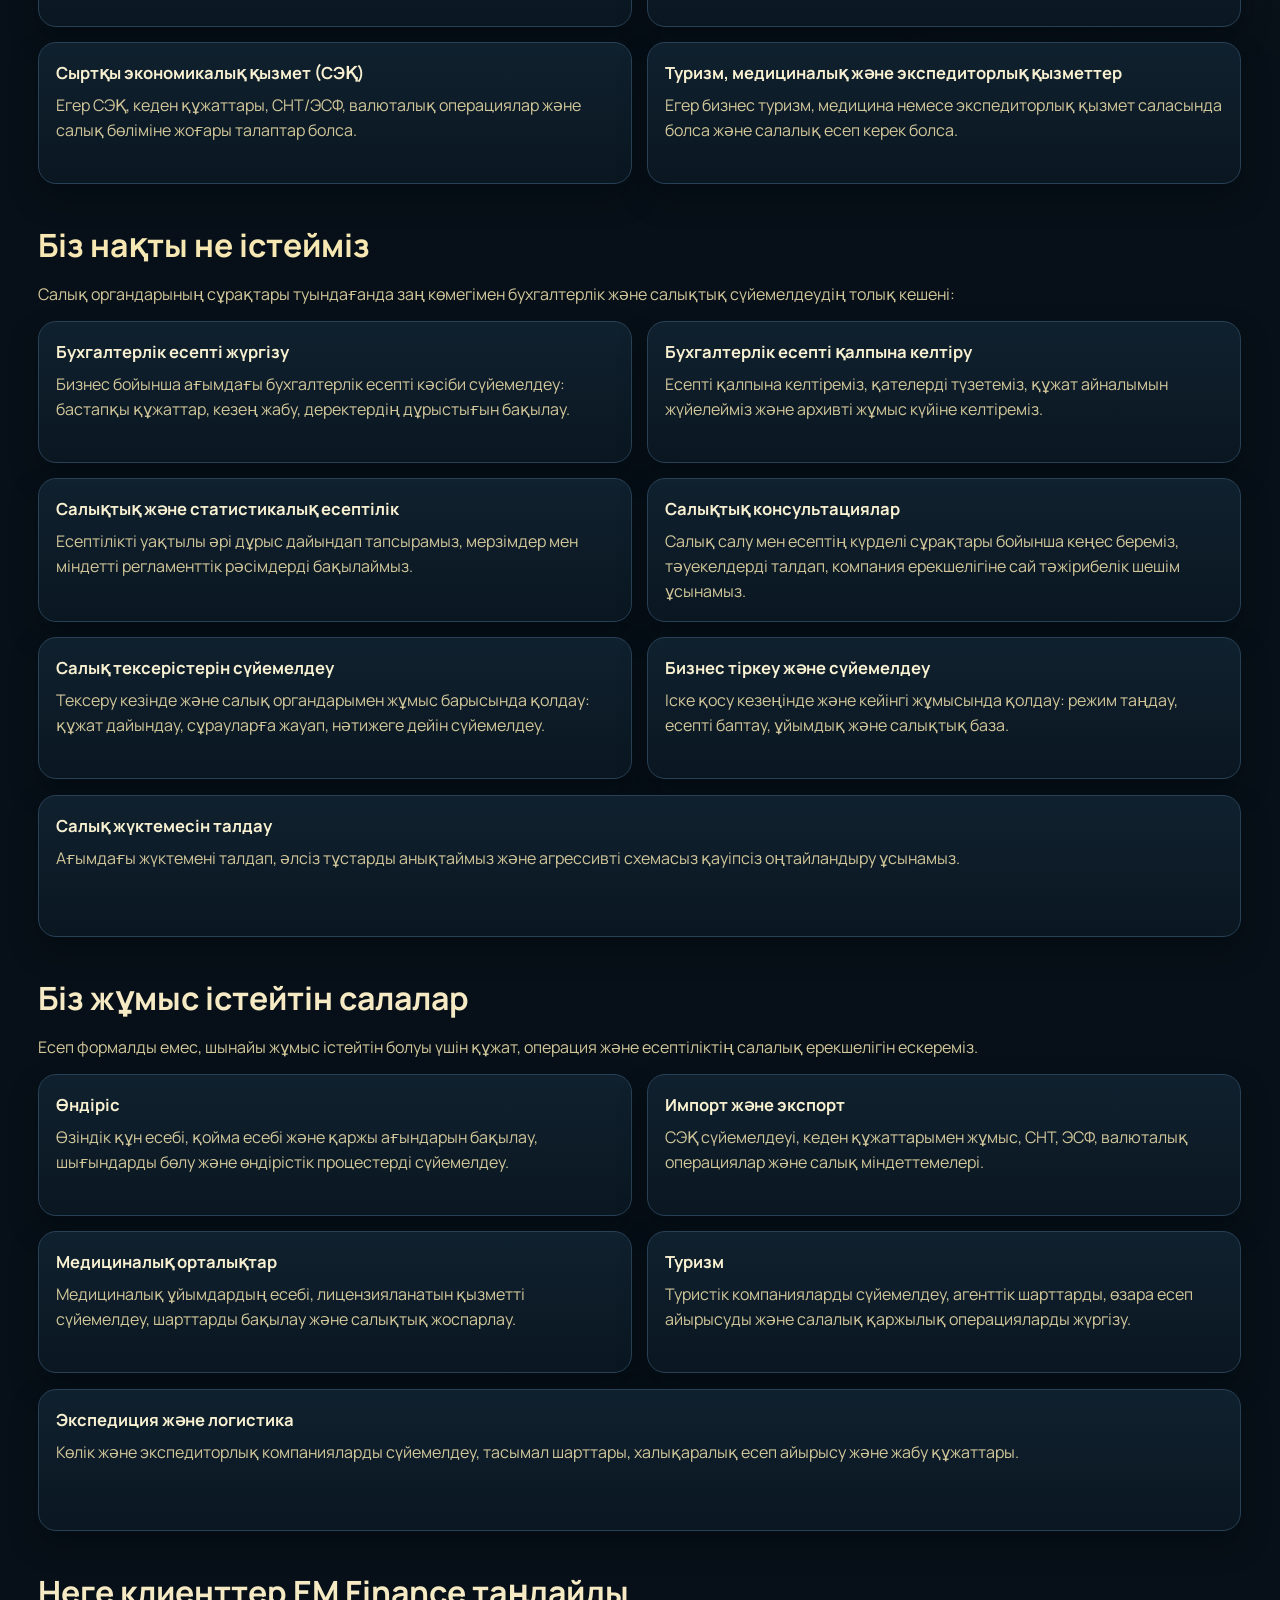
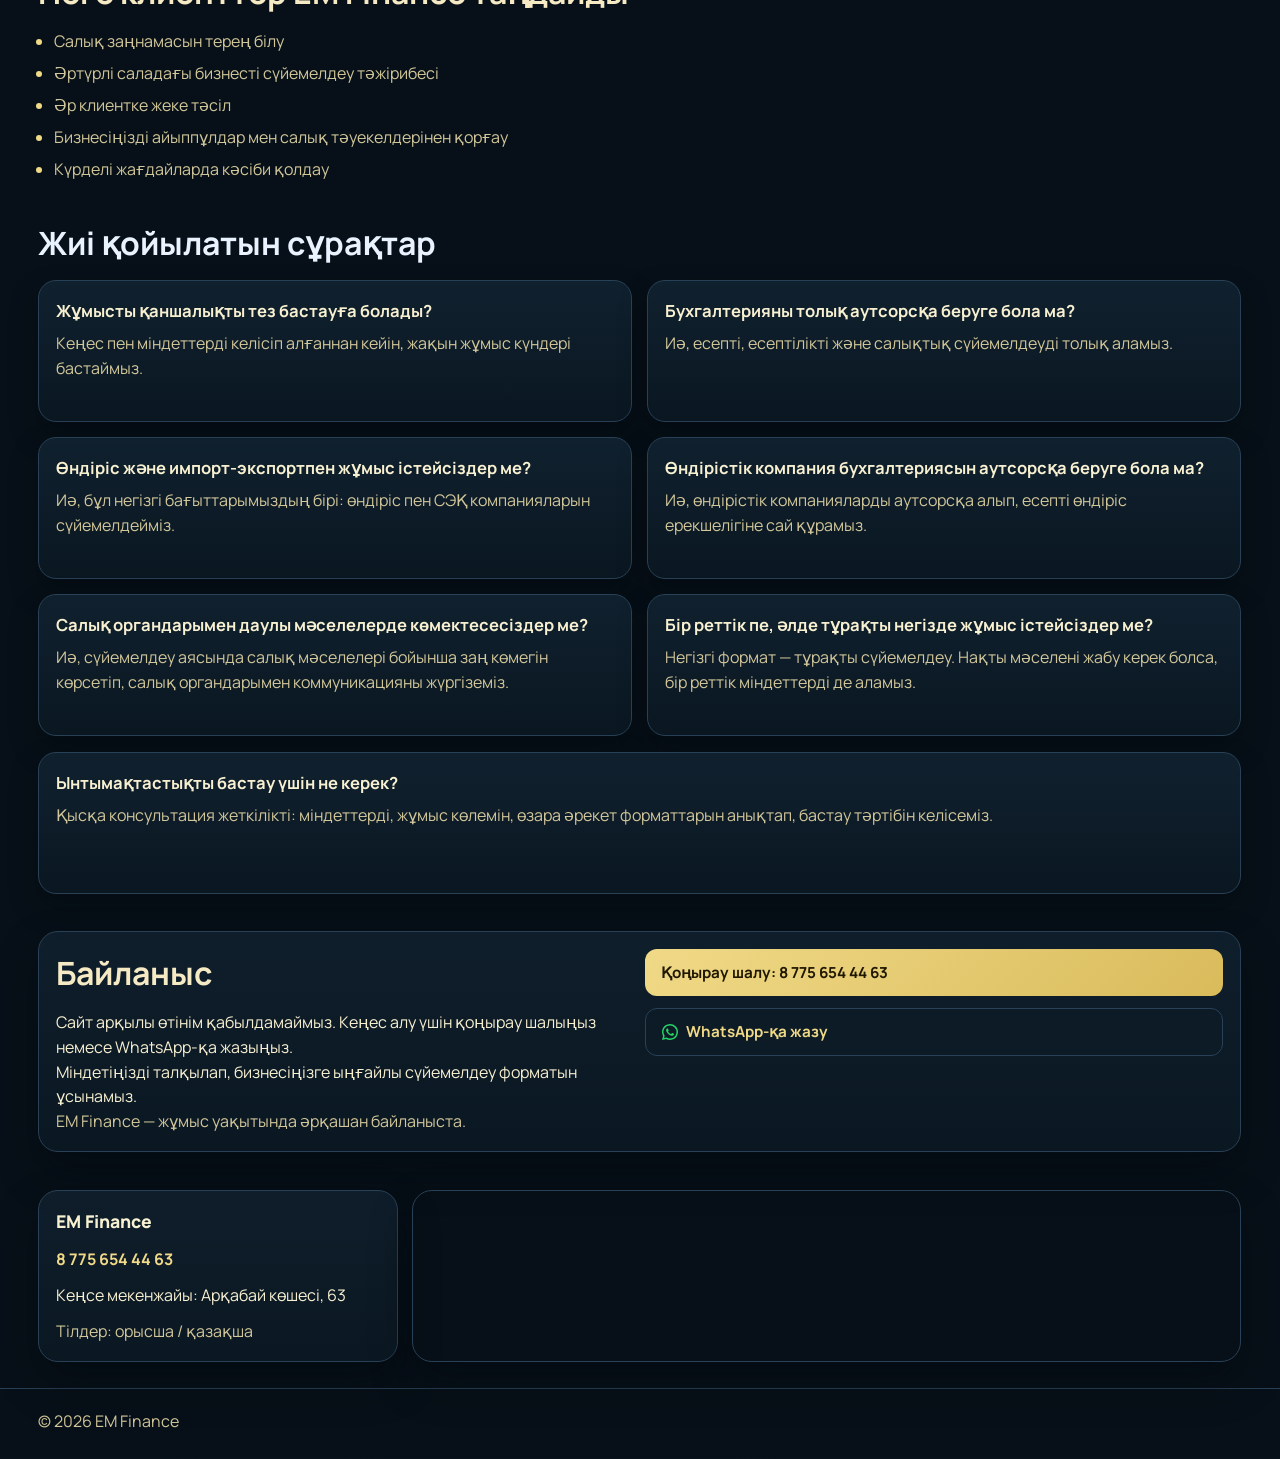
==== commit c7ddf715: "Add files via upload" ====
--- a/index-kz.html
+++ b/index-kz.html
@@ -1,4 +1,4 @@
-<!doctype html>
+﻿<!doctype html>
 <html lang="kk">
 <head>
   <meta charset="UTF-8">
@@ -81,29 +81,38 @@
 
     <!-- #Главный экран -->
     <div class="hero-content container">
-      <p class="kicker">Заң көмегімен бухгалтерлік және салықтық сүйемелдеу</p>
-      <h1>EM Finance — заң көмегімен бизнесті бухгалтерлік және салықтық сүйемелдеу</h1>
-      <p class="lead">
-        Біз бизнеске есепті дұрыс жүргізуге, есептілікті уақытында тапсыруға
-        және салықтық тәуекелдерді азайтуға көмектесеміз.
-      </p>
-      <p class="lead">Сондай-ақ біз өндіріс, импорт-экспорт, медициналық қызметтер, туризм, экспедиция және логистика сияқты экономика салаларында бизнесті сүйемелдеу тәжірибесіне иеміз.</p>
-      <div class="hero-actions">
-        <a class="btn btn-primary" href="tel:+787756544463">Қоңырау шалу: 8 775 654 44 63</a>
-        <a class="btn btn-secondary btn-whatsapp" href="https://wa.me/77756544463" target="_blank" rel="noopener noreferrer">
-          <span class="btn-icon" aria-hidden="true">
-            <svg viewBox="0 0 16 16" focusable="false" aria-hidden="true">
-              <path d="M13.601 2.326A7.854 7.854 0 0 0 8 0C3.58 0 0 3.58 0 8c0 1.4.37 2.8 1.07 4.03L0 16l4.08-1.04A7.95 7.95 0 0 0 8 16h.003c4.42 0 7.997-3.58 7.997-8 0-2.136-.833-4.145-2.399-5.674zM8 14.5a6.5 6.5 0 0 1-3.31-.9l-.24-.143-2.42.617.646-2.36-.156-.243A6.47 6.47 0 0 1 1.5 8c0-3.59 2.91-6.5 6.5-6.5a6.46 6.46 0 0 1 4.6 1.9A6.45 6.45 0 0 1 14.5 8c0 3.59-2.91 6.5-6.5 6.5zm3.6-4.8c-.2-.1-1.17-.58-1.35-.64-.18-.06-.31-.1-.44.1-.13.2-.5.64-.61.77-.11.13-.23.15-.42.05-.2-.1-.83-.3-1.58-.96-.58-.52-.98-1.16-1.1-1.35-.11-.2-.01-.3.09-.4.09-.09.2-.23.3-.34.1-.11.13-.2.2-.33.07-.13.03-.25-.02-.35-.05-.1-.44-1.06-.6-1.45-.16-.39-.32-.34-.44-.34h-.37c-.13 0-.35.05-.53.25-.18.2-.68.66-.68 1.61 0 .95.7 1.87.8 2 .1.13 1.38 2.1 3.35 2.95.47.2.84.32 1.13.4.47.15.9.13 1.24.08.38-.06 1.17-.48 1.34-.94.17-.46.17-.86.12-.94-.05-.08-.18-.13-.38-.23z"></path>
-            </svg>
-          </span>
-          WhatsApp-қа жазу
-        </a>
-      </div>
-      <ul class="hero-points">
-        <li>Есеп пен есептілікті жүргізу</li>
-        <li>Салық тәуекелдерін азайту</li>
-        <li>Күрделі жағдайларда қолдау</li>
-      </ul>
+      <div class="hero-text">
+        <p class="kicker">Заң көмегімен бухгалтерлік және салықтық сүйемелдеу</p>
+        <h1>EM Finance — заң көмегімен бизнесті бухгалтерлік және салықтық сүйемелдеу</h1>
+        <p class="lead">
+          Біз бизнеске есепті дұрыс жүргізуге, есептілікті уақытында тапсыруға
+          және салықтық тәуекелдерді азайтуға көмектесеміз.
+        </p>
+        <p class="lead">Сондай-ақ біз өндіріс, импорт-экспорт, медициналық қызметтер, туризм, экспедиция және логистика сияқты экономика салаларында бизнесті сүйемелдеу тәжірибесіне иеміз.</p>
+        <div class="hero-actions">
+          <a class="btn btn-primary" href="tel:+787756544463">Қоңырау шалу: 8 775 654 44 63</a>
+          <a class="btn btn-secondary btn-whatsapp" href="https://wa.me/77756544463" target="_blank" rel="noopener noreferrer">
+            <span class="btn-icon" aria-hidden="true">
+              <svg viewBox="0 0 16 16" focusable="false" aria-hidden="true">
+                <path d="M13.601 2.326A7.854 7.854 0 0 0 8 0C3.58 0 0 3.58 0 8c0 1.4.37 2.8 1.07 4.03L0 16l4.08-1.04A7.95 7.95 0 0 0 8 16h.003c4.42 0 7.997-3.58 7.997-8 0-2.136-.833-4.145-2.399-5.674zM8 14.5a6.5 6.5 0 0 1-3.31-.9l-.24-.143-2.42.617.646-2.36-.156-.243A6.47 6.47 0 0 1 1.5 8c0-3.59 2.91-6.5 6.5-6.5a6.46 6.46 0 0 1 4.6 1.9A6.45 6.45 0 0 1 14.5 8c0 3.59-2.91 6.5-6.5 6.5zm3.6-4.8c-.2-.1-1.17-.58-1.35-.64-.18-.06-.31-.1-.44.1-.13.2-.5.64-.61.77-.11.13-.23.15-.42.05-.2-.1-.83-.3-1.58-.96-.58-.52-.98-1.16-1.1-1.35-.11-.2-.01-.3.09-.4.09-.09.2-.23.3-.34.1-.11.13-.2.2-.33.07-.13.03-.25-.02-.35-.05-.1-.44-1.06-.6-1.45-.16-.39-.32-.34-.44-.34h-.37c-.13 0-.35.05-.53.25-.18.2-.68.66-.68 1.61 0 .95.7 1.87.8 2 .1.13 1.38 2.1 3.35 2.95.47.2.84.32 1.13.4.47.15.9.13 1.24.08.38-.06 1.17-.48 1.34-.94.17-.46.17-.86.12-.94-.05-.08-.18-.13-.38-.23z"></path>
+              </svg>
+            </span>
+            WhatsApp-қа жазу
+          </a>
+        </div>
+        <ul class="hero-points">
+          <li>Есеп пен есептілікті жүргізу</li>
+          <li>Салық тәуекелдерін азайту</li>
+          <li>Күрделі жағдайларда қолдау</li>
+        </ul>
+      </div>
+      <figure class="hero-photo">
+        <img
+          src="assets/images/owner-photo.jpg"
+          alt="EM Finance маманының фотосы"
+          loading="eager"
+          onerror="this.onerror=null;this.src='assets/images/owner-photo-fallback.svg';">
+      </figure>
     </div>
   </header>
 
@@ -140,7 +149,7 @@
       <p class="section-subtitle">Біз дәлдік, мерзім, қаржылық тәртіп және қауіпсіз салықтық модель маңызды болатын бизнеспен жұмыс істейміз.</p>
       <div class="grid-cards">
         <article class="mini-card">
-          <h3>ЖК және шағын/орта бизнес иелеріне</h3>
+          <h3>Шағын/орта бизнес иелері, ЖШС және ЖК</h3>
           <p>Егер иесінің тұрақты операциялық бақылауынсыз түсінікті есеп, уақтылы есептілік және салық тәуекелдерін төмендету қажет болса.</p>
         </article>
         <article class="mini-card">
@@ -148,12 +157,12 @@
           <p>Егер өзіндік құнды, қойма есебін, өнім шығаруды және бөлімшелер бойынша қаржы ағындарын бақылау маңызды болса.</p>
         </article>
         <article class="mini-card">
-          <h3>Импорт-экспорт бизнесіне</h3>
+          <h3>Сыртқы экономикалық қызмет (СЭҚ)</h3>
           <p>Егер СЭҚ, кеден құжаттары, СНТ/ЭСФ, валюталық операциялар және салық бөліміне жоғары талаптар болса.</p>
         </article>
         <article class="mini-card">
-          <h3>Аутсорстағы ірі компанияларға</h3>
-          <p>Егер бухгалтерияны сыртқы командаға тапсырып, үзіліссіз, кешігусіз және бақылауды жоғалтпай жүйелі сүйемелдеу алғыңыз келсе.</p>
+          <h3>Туризм, медициналық және экспедиторлық қызметтер</h3>
+          <p>Егер бизнес туризм, медицина немесе экспедиторлық қызмет саласында болса және салалық есеп керек болса.</p>
         </article>
       </div>
     </section>
@@ -196,32 +205,9 @@
         <li>Бизнесіңізді айыппұлдар мен салық тәуекелдерінен қорғау</li>
         <li>Күрделі жағдайларда кәсіби қолдау</li>
       </ul>
-    </section>
-
-    <!-- #Фото -->
-    <section class="section container" id="photos">
-      <h2>Кеңсе және жұмыс атмосферасы</h2>
-      <p class="section-subtitle">Біз іскерлік ортаны және жұмыс тәсілін көрсетеміз. Кейін бұл жерге өзіңіздің нақты кеңсе мен команда фотоларын қоя аласыз.</p>
-      <div class="grid-cards photo-grid">
-        <article class="mini-card photo-card">
-          <img src="https://images.unsplash.com/photo-1554224155-8d04cb21cd6c?auto=format&fit=crop&w=1200&q=80" alt="Кеңседегі бухгалтердің жұмыс орны" loading="lazy">
-          <h3>Жұмыс кеңістігі</h3>
-          <p>Есеп пен құжаттарды бақылаудың жүйелі процесі.</p>
-        </article>
-        <article class="mini-card photo-card">
-          <img src="https://images.unsplash.com/photo-1554224154-22dec7ec8818?auto=format&fit=crop&w=1200&q=80" alt="Қаржылық құжаттар мен есептеулер" loading="lazy">
-          <h3>Қаржылық талдау</h3>
-          <p>Есептеулерде, есептілікте және салықтық жоспарлауда дәлдік.</p>
-        </article>
-        <article class="mini-card photo-card">
-          <img src="https://images.unsplash.com/photo-1520607162513-77705c0f0d4a?auto=format&fit=crop&w=1200&q=80" alt="Клиентпен іскерлік кездесу" loading="lazy">
-          <h3>Клиентпен жұмыс</h3>
-          <p>Әр кезеңде кеңес беру және бизнесті сүйемелдеу.</p>
-        </article>
-      </div>
-    </section>
-
-    <!-- #FAQ -->
+    </section>
+
+<!-- #FAQ -->
     <section class="section container" id="faq">
       <h2>Жиі қойылатын сұрақтар</h2>
       <div class="grid-cards">
@@ -260,7 +246,7 @@
     <section class="section container" id="contact-actions">
       <div class="lead-panel">
         <div>
-          <h2>Бізбен тікелей байланысыңыз</h2>
+          <h2>Байланыс</h2>
           <p>Сайт арқылы өтінім қабылдамаймыз. Кеңес алу үшін қоңырау шалыңыз немесе WhatsApp-қа жазыңыз.</p>
           <p>Міндетіңізді талқылап, бизнесіңізге ыңғайлы сүйемелдеу форматын ұсынамыз.</p>
           <p class="muted">EM Finance — жұмыс уақытында әрқашан байланыста.</p>
@@ -281,12 +267,11 @@
 
     <!-- #Контакты -->
     <section class="section container" id="contacts">
-      <h2>Байланыс</h2>
       <div class="contacts-grid">
         <div class="contact-card">
           <p class="contact-name">EM Finance</p>
           <a class="contact-link" href="tel:+787756544463">8 775 654 44 63</a>
-          <p>Кеңсе мекенжайы: Алматы қ., Қазақстан</p>
+          <p>Кеңсе мекенжайы: Арқабай көшесі, 63</p>
           <p class="muted">Тілдер: орысша / қазақша</p>
         </div>
         <iframe
@@ -294,7 +279,7 @@
           title="Кеңсе картасы"
           loading="lazy"
           referrerpolicy="no-referrer-when-downgrade"
-          src="https://maps.google.com/maps?q=Алматы&t=&z=13&ie=UTF8&iwloc=&output=embed">
+          src="https://maps.google.com/maps?q=%D0%90%D0%BB%D0%BC%D0%B0%D1%82%D1%8B&t=&z=12&ie=UTF8&iwloc=&output=embed">
         </iframe>
       </div>
     </section>
@@ -316,3 +301,8 @@
   <script src="assets/js/script.js"></script>
 </body>
 </html>
+
+
+
+
+
--- a/assets/css/styles.css
+++ b/assets/css/styles.css
@@ -1,4 +1,4 @@
-/* #Тема */
+﻿/* #Тема */
 :root {
   --bg: #071018;
   --bg-soft: #0d1b27;
@@ -289,6 +289,12 @@
   position: relative;
 }
 
+.hero-text,
+.hero-photo {
+  position: relative;
+  z-index: 1;
+}
+
 .hero-content::before {
   content: "";
   position: absolute;
@@ -297,6 +303,24 @@
   height: 260px;
   background: radial-gradient(circle, rgba(174, 210, 239, 0.14), transparent 70%);
   pointer-events: none;
+}
+
+.hero-photo {
+  display: none;
+  margin: 0;
+  overflow: hidden;
+  background: transparent;
+}
+
+.hero-photo img {
+  display: block;
+  width: 100%;
+  height: 100%;
+  object-fit: cover;
+  object-position: center 24%;
+  border: 0;
+  border-radius: 0;
+  box-shadow: none;
 }
 
 .kicker {
@@ -650,10 +674,25 @@
 @media (min-width: 1200px) {
   .hero-content {
     min-height: 480px;
+    display: grid;
+    grid-template-columns: minmax(0, 1fr) 340px;
+    gap: 1.1rem;
+    align-items: stretch;
   }
 
   .mini-card {
     min-height: 142px;
+  }
+
+  .hero-photo {
+    display: block;
+    width: min(340px, 100%);
+    height: 430px;
+    align-self: center;
+    justify-self: end;
+    border: 0;
+    border-radius: 0;
+    box-shadow: none;
   }
 }
 
@@ -669,3 +708,6 @@
     transition: none;
   }
 }
+
+
+
